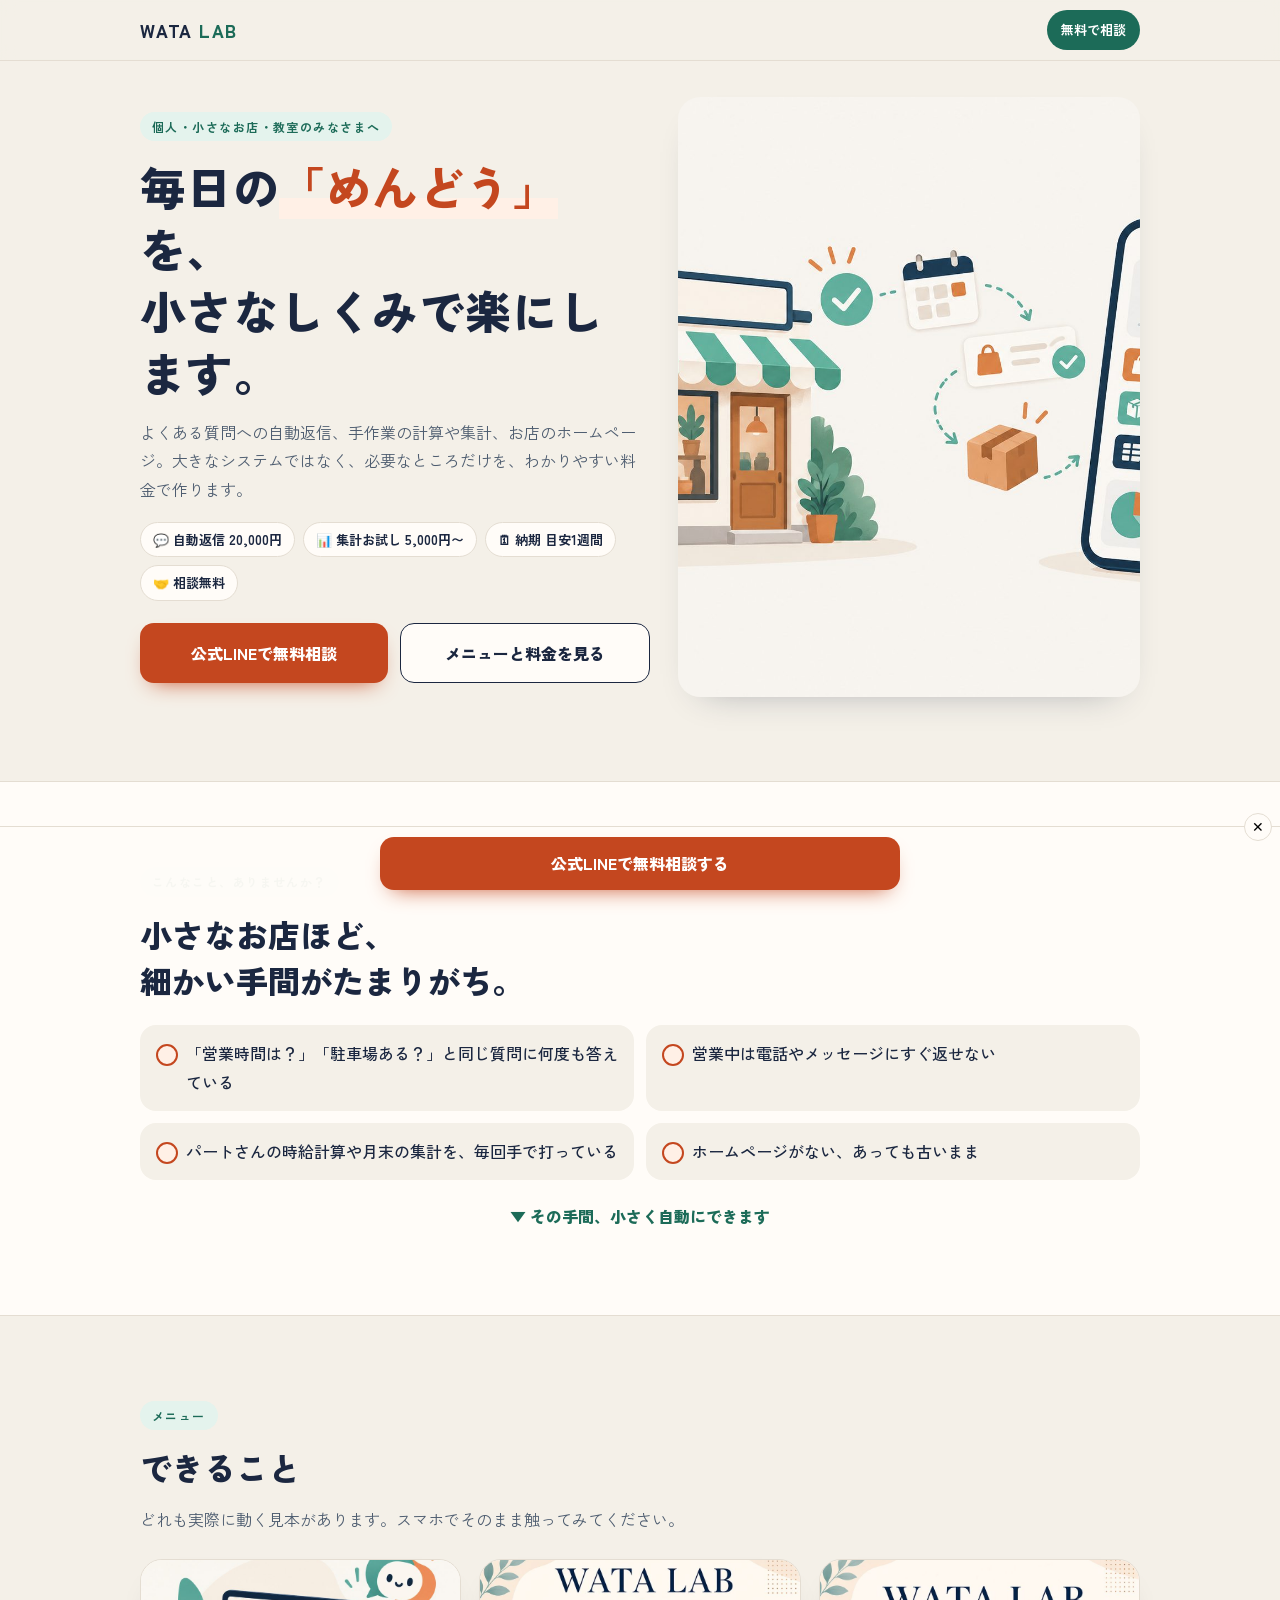
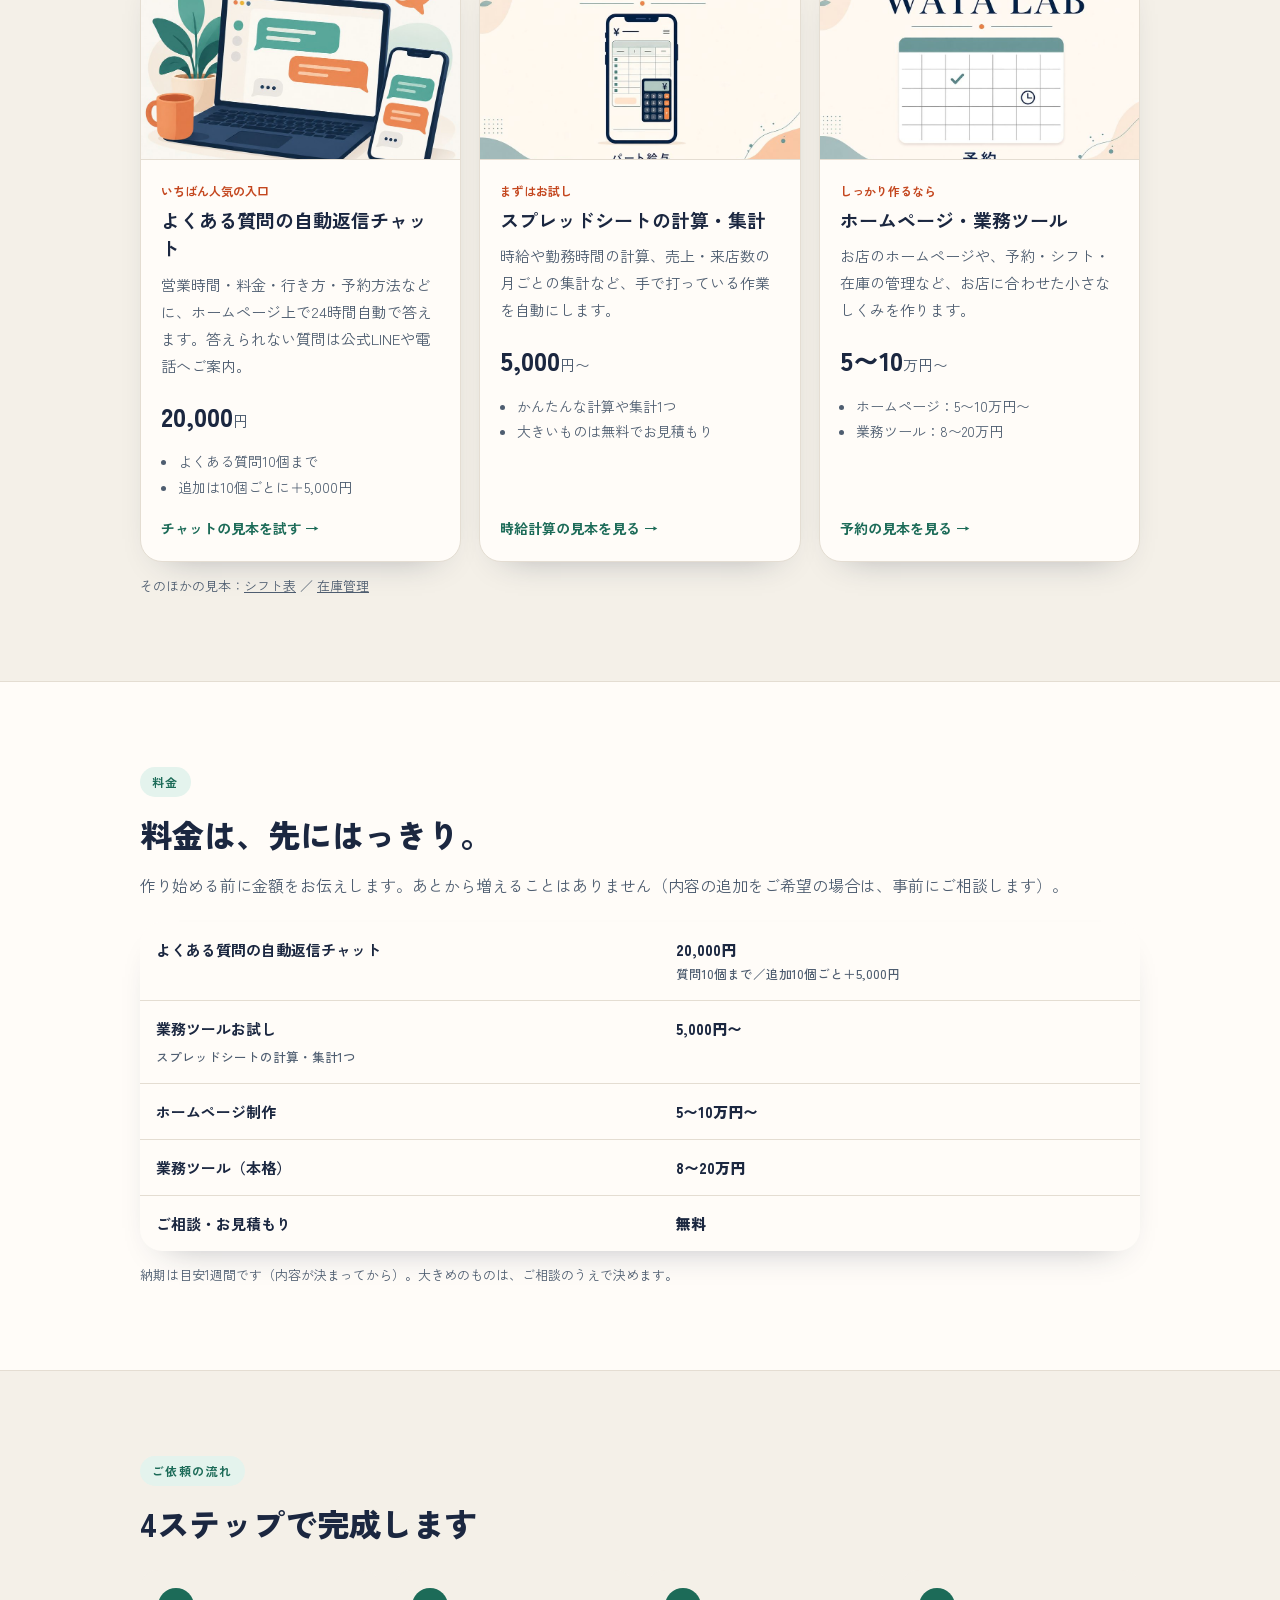
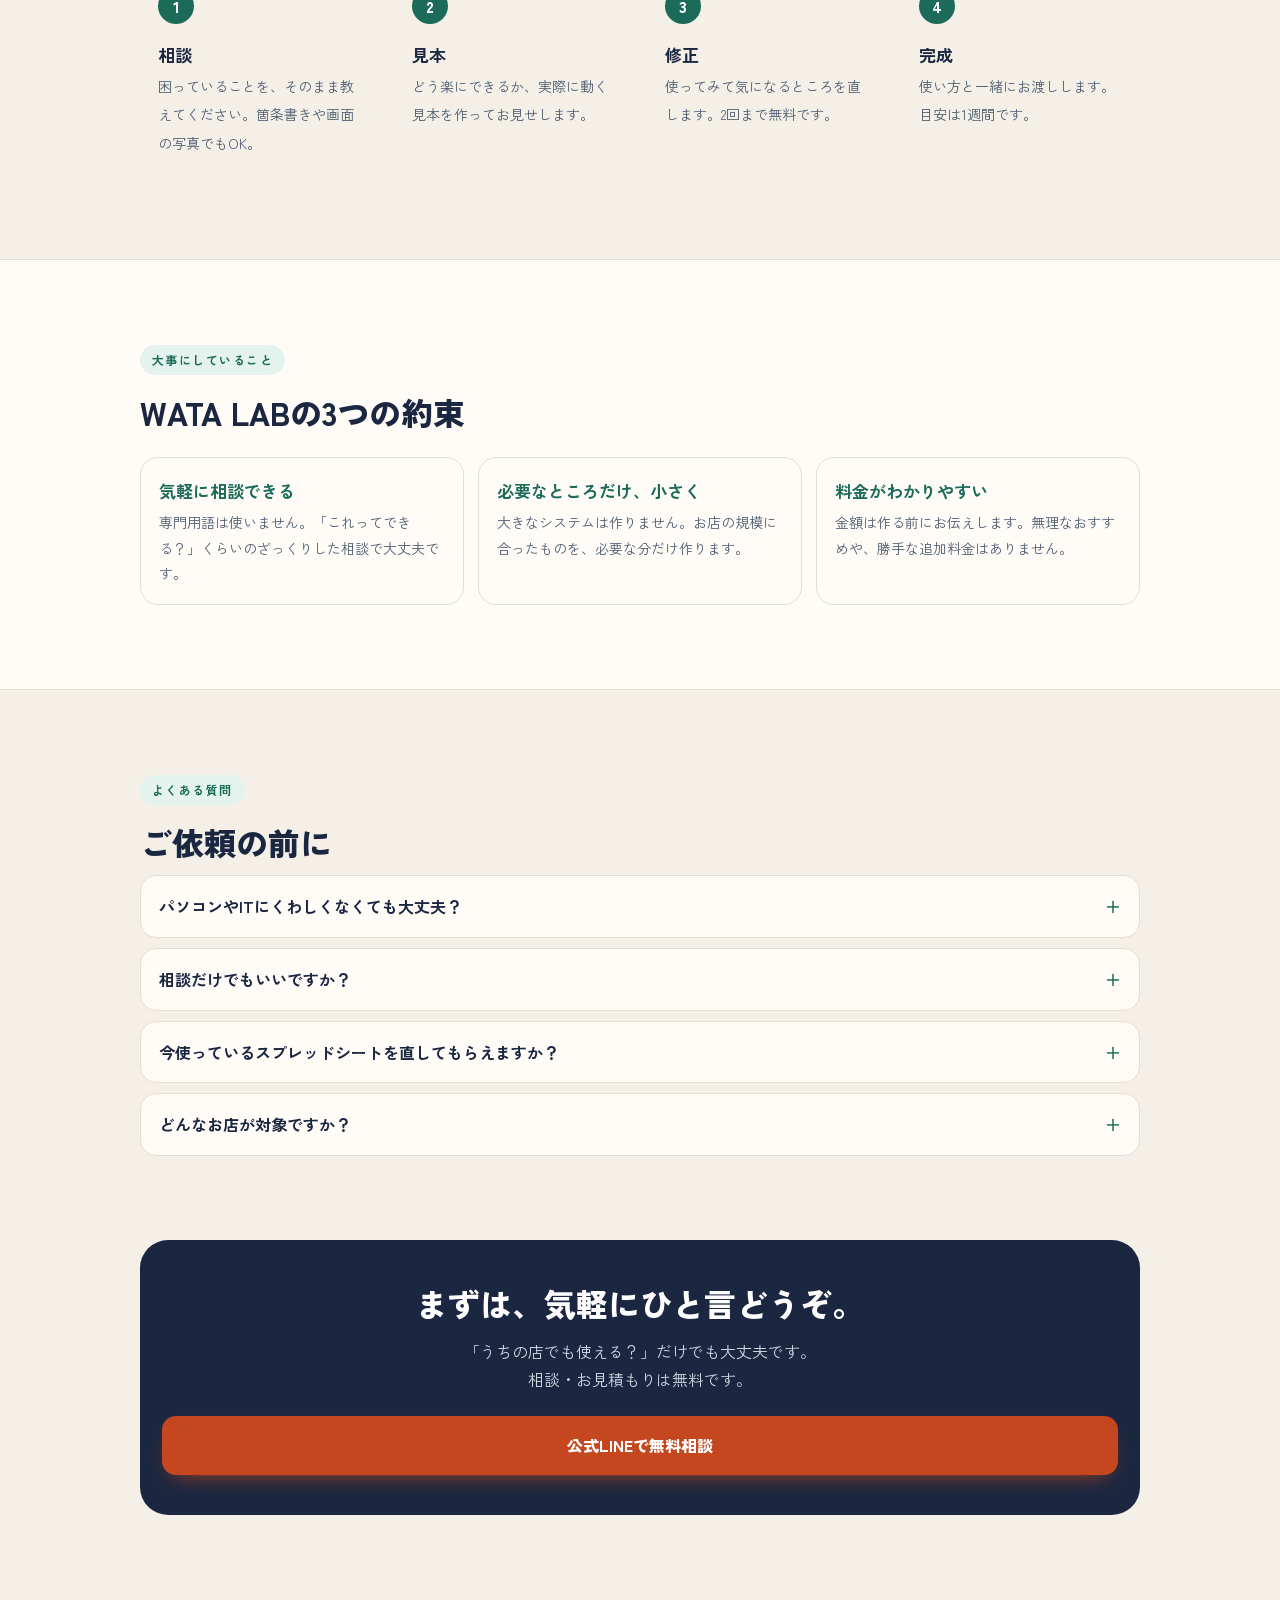
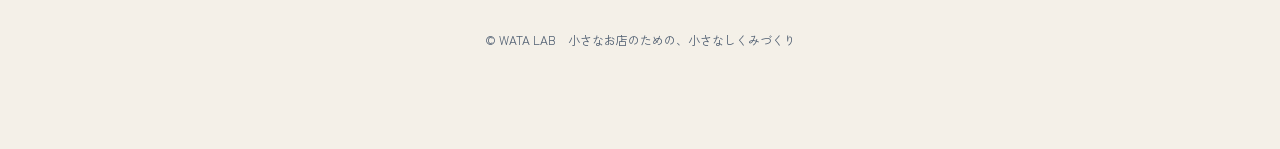
==== biz/index.html @ 25703fa8 "Add biz page for general customers" ====
<!DOCTYPE html>
<html lang="ja">
<head>
<meta charset="UTF-8">
<meta name="viewport" content="width=device-width,initial-scale=1">
<title>WATA LAB｜小さなお店の「めんどう」を、小さなしくみで楽に</title>
<meta name="description" content="個人・小さなお店・教室向けに、よくある質問の自動返信チャット、スプレッドシートの自動計算、ホームページを作ります。料金は事前にわかりやすく。相談無料。">
<meta property="og:title" content="WATA LAB｜小さなお店向けのしくみづくり">
<meta property="og:image" content="../assets/ogp.jpg">
<link rel="preconnect" href="https://fonts.googleapis.com">
<link rel="preconnect" href="https://fonts.gstatic.com" crossorigin>
<link href="https://fonts.googleapis.com/css2?family=Zen+Kaku+Gothic+New:wght@400;500;700;900&display=swap" rel="stylesheet">
<style>
:root{--ink:#1b2740;--muted:#4e5d70;--cream:#f4f0e8;--paper:#fffcf8;--line:#e4ddd2;--teal:#1c6b58;--teal-soft:#e4f3ed;--orange:#c4471f;--orange-deep:#a33816;--orange-soft:#fff0e6;--shadow:0 16px 36px -26px rgba(27,39,64,.45);--r:22px;--font:"Zen Kaku Gothic New","Hiragino Sans","Hiragino Kaku Gothic ProN","Noto Sans JP","Yu Gothic",Meiryo,sans-serif}
*{box-sizing:border-box;margin:0}
body{font-family:var(--font);color:var(--ink);background:var(--cream);line-height:1.8;font-size:16px;padding-bottom:88px}
img{max-width:100%;display:block}
a{color:inherit}
.wrap{max-width:1040px;margin:0 auto;padding:0 20px}
header{position:sticky;top:0;z-index:20;background:rgba(244,240,232,.92);backdrop-filter:blur(8px);border-bottom:1px solid var(--line)}
header .wrap{display:flex;align-items:center;justify-content:space-between;height:60px}
.logo{font-weight:900;letter-spacing:.08em;text-decoration:none;font-size:18px}
.logo span{color:var(--teal)}
.hbtn{font-size:13px;font-weight:700;text-decoration:none;background:var(--teal);color:#fff;padding:8px 14px;border-radius:999px}
section{padding:56px 0}
.eyebrow{display:inline-block;font-size:12px;font-weight:700;letter-spacing:.12em;color:var(--teal);background:var(--teal-soft);padding:4px 12px;border-radius:999px;margin-bottom:14px}
h1{font-size:clamp(28px,7.4vw,46px);line-height:1.35;font-weight:900;letter-spacing:.01em}
h1 em{font-style:normal;color:var(--orange);background:linear-gradient(transparent 68%,var(--orange-soft) 68%)}
h2{font-size:clamp(23px,5.6vw,32px);line-height:1.45;font-weight:900;margin-bottom:10px}
.lead{color:var(--muted);margin-top:14px}
.hero{padding-top:36px}
.hero-grid{display:grid;gap:28px}
.hero img{border-radius:var(--r);box-shadow:var(--shadow);aspect-ratio:4/3;object-fit:cover;width:100%}
.chips{display:flex;flex-wrap:wrap;gap:8px;margin:18px 0 22px}
.chips li{list-style:none;font-size:13px;font-weight:700;background:var(--paper);border:1px solid var(--line);padding:5px 12px;border-radius:999px}
.chips{padding:0}
.btn{display:flex;align-items:center;justify-content:center;gap:8px;font-weight:900;text-decoration:none;border-radius:14px;padding:15px 20px;font-size:16px}
.btn-line{background:var(--orange);color:#fff;box-shadow:0 10px 22px -12px var(--orange)}
.btn-line:hover{background:var(--orange-deep)}
.btn-sub{background:var(--paper);border:1.5px solid var(--ink);margin-top:10px}
.small{font-size:13px;color:var(--muted);margin-top:10px;text-align:center}
.alt{background:var(--paper);border-top:1px solid var(--line);border-bottom:1px solid var(--line)}
.worries{display:grid;gap:12px;margin-top:22px;padding:0}
.worries li{list-style:none;background:var(--cream);border-radius:16px;padding:14px 16px 14px 46px;position:relative;font-weight:500}
.worries li::before{content:"";position:absolute;left:16px;top:19px;width:18px;height:18px;border-radius:50%;background:var(--orange-soft);border:2px solid var(--orange)}
.arrow{text-align:center;margin-top:22px;font-weight:900;color:var(--teal)}
.cards{display:grid;gap:18px;margin-top:26px}
.card{background:var(--paper);border:1px solid var(--line);border-radius:var(--r);overflow:hidden;box-shadow:var(--shadow);display:flex;flex-direction:column}
.card img{aspect-ratio:16/10;object-fit:cover;width:100%;border-bottom:1px solid var(--line)}
.card .body{padding:20px;display:flex;flex-direction:column;flex:1}
.tag{font-size:12px;font-weight:700;color:var(--orange)}
.card h3{font-size:19px;line-height:1.5;margin:4px 0 8px}
.card p{color:var(--muted);font-size:15px}
.price{margin-top:14px;font-size:15px}
.price b{font-size:26px;font-weight:900;color:var(--ink)}
.card ul{margin:10px 0 0;padding-left:1.2em;color:var(--muted);font-size:14px}
.demo{margin-top:auto;padding-top:16px;font-weight:700;color:var(--teal);font-size:14px;text-decoration:none}
.demo::after{content:" →"}
table{width:100%;border-collapse:collapse;margin-top:22px;background:var(--paper);border-radius:var(--r);overflow:hidden;box-shadow:var(--shadow)}
th,td{padding:14px 16px;border-bottom:1px solid var(--line);text-align:left;font-size:15px;vertical-align:top}
th{width:52%;font-weight:700}
td{font-weight:900;white-space:nowrap}
td small{display:block;font-weight:500;color:var(--muted);white-space:normal}
tr:last-child th,tr:last-child td{border-bottom:0}
.note{font-size:13px;color:var(--muted);margin-top:12px}
.steps{display:grid;gap:14px;margin-top:24px;padding:0;counter-reset:s}
.steps li{list-style:none;background:var(--cream);border-radius:18px;padding:18px 18px 18px 70px;position:relative;counter-increment:s}
.steps li::before{content:counter(s);position:absolute;left:18px;top:18px;width:36px;height:36px;border-radius:50%;background:var(--teal);color:#fff;font-weight:900;display:grid;place-items:center}
.steps b{display:block;font-size:17px}
.steps span{color:var(--muted);font-size:14px}
.points{display:grid;gap:14px;margin-top:22px}
.point{background:var(--paper);border:1px solid var(--line);border-radius:18px;padding:18px}
.point b{display:block;font-size:17px;color:var(--teal);margin-bottom:4px}
.point p{font-size:14px;color:var(--muted)}
details{background:var(--paper);border:1px solid var(--line);border-radius:16px;margin-top:10px;padding:0 18px}
summary{cursor:pointer;font-weight:700;padding:16px 0;list-style:none;position:relative;padding-right:28px}
summary::after{content:"＋";position:absolute;right:0;color:var(--teal)}
details[open] summary::after{content:"－"}
details p{padding-bottom:16px;color:var(--muted);font-size:15px}
.final{background:var(--ink);color:#fff;text-align:center;border-radius:28px;padding:40px 22px}
.final p{color:#cfd6e2;margin:10px 0 22px}
footer{text-align:center;font-size:12px;color:var(--muted);padding:30px 0 10px}
.bar{position:fixed;left:0;right:0;bottom:0;z-index:30;padding:10px 14px calc(10px + env(safe-area-inset-bottom));background:rgba(255,252,248,.96);border-top:1px solid var(--line);transition:transform .3s}
.bar.hide{transform:translateY(110%)}
.bar .btn{max-width:520px;margin:0 auto;padding:12px}
.bar .x{position:absolute;right:8px;top:-14px;width:28px;height:28px;border-radius:50%;border:1px solid var(--line);background:var(--paper);font-size:14px;cursor:pointer}
@media(min-width:760px){
 section{padding:84px 0}
 .hero-grid{grid-template-columns:1.05fr .95fr;align-items:center}
 .hero .btns{display:flex;gap:12px}.hero .btns .btn{flex:1}.btn-sub{margin-top:0}
 .worries{grid-template-columns:1fr 1fr}
 .cards{grid-template-columns:repeat(3,1fr)}
 .steps{grid-template-columns:repeat(4,1fr)}.steps li{padding:70px 18px 18px}
 .points{grid-template-columns:repeat(3,1fr)}
 .center{text-align:center}
}
</style>
</head>
<body>
<header><div class="wrap"><a class="logo" href="./">WATA <span>LAB</span></a><a class="hbtn" href="https://lin.ee/n3TOIyU" target="_blank" rel="noopener">無料で相談</a></div></header>

<main>
<section class="hero"><div class="wrap hero-grid">
 <div>
  <span class="eyebrow">個人・小さなお店・教室のみなさまへ</span>
  <h1>毎日の<em>「めんどう」</em>を、<br>小さなしくみで楽にします。</h1>
  <p class="lead">よくある質問への自動返信、手作業の計算や集計、お店のホームページ。大きなシステムではなく、必要なところだけを、わかりやすい料金で作ります。</p>
  <ul class="chips"><li>💬 自動返信 20,000円</li><li>📊 集計お試し 5,000円〜</li><li>🗓 納期 目安1週間</li><li>🤝 相談無料</li></ul>
  <div class="btns">
   <a class="btn btn-line" href="https://lin.ee/n3TOIyU" target="_blank" rel="noopener">公式LINEで無料相談</a>
   <a class="btn btn-sub" href="#menu">メニューと料金を見る</a>
  </div>
 </div>
 <img src="../assets/store-phone.jpg" alt="スマホでお店の情報を確認しているイメージ" width="800" height="600">
</div></section>

<section class="alt"><div class="wrap">
 <span class="eyebrow">こんなこと、ありませんか？</span>
 <h2>小さなお店ほど、<br>細かい手間がたまりがち。</h2>
 <ul class="worries">
  <li>「営業時間は？」「駐車場ある？」と同じ質問に何度も答えている</li>
  <li>営業中は電話やメッセージにすぐ返せない</li>
  <li>パートさんの時給計算や月末の集計を、毎回手で打っている</li>
  <li>ホームページがない、あっても古いまま</li>
 </ul>
 <p class="arrow">▼ その手間、小さく自動にできます</p>
</div></section>

<section id="menu"><div class="wrap">
 <span class="eyebrow">メニュー</span>
 <h2>できること</h2>
 <p class="lead">どれも実際に動く見本があります。スマホでそのまま触ってみてください。</p>
 <div class="cards">
  <article class="card">
   <img src="../assets/thumb-chatbot.jpg" alt="チャットの見本画面" loading="lazy">
   <div class="body">
    <span class="tag">いちばん人気の入口</span>
    <h3>よくある質問の自動返信チャット</h3>
    <p>営業時間・料金・行き方・予約方法などに、ホームページ上で24時間自動で答えます。答えられない質問は公式LINEや電話へご案内。</p>
    <p class="price"><b>20,000</b>円</p>
    <ul><li>よくある質問10個まで</li><li>追加は10個ごとに＋5,000円</li></ul>
    <a class="demo" href="../demo-chatbot.html">チャットの見本を試す</a>
   </div>
  </article>
  <article class="card">
   <img src="../assets/thumb-payroll.jpg" alt="時給計算の見本画面" loading="lazy">
   <div class="body">
    <span class="tag">まずはお試し</span>
    <h3>スプレッドシートの計算・集計</h3>
    <p>時給や勤務時間の計算、売上・来店数の月ごとの集計など、手で打っている作業を自動にします。</p>
    <p class="price"><b>5,000</b>円〜</p>
    <ul><li>かんたんな計算や集計1つ</li><li>大きいものは無料でお見積もり</li></ul>
    <a class="demo" href="../part-time-payroll-demo.html">時給計算の見本を見る</a>
   </div>
  </article>
  <article class="card">
   <img src="../assets/thumb-booking.jpg" alt="予約の見本画面" loading="lazy">
   <div class="body">
    <span class="tag">しっかり作るなら</span>
    <h3>ホームページ・業務ツール</h3>
    <p>お店のホームページや、予約・シフト・在庫の管理など、お店に合わせた小さなしくみを作ります。</p>
    <p class="price"><b>5〜10</b>万円〜</p>
    <ul><li>ホームページ：5〜10万円〜</li><li>業務ツール：8〜20万円</li></ul>
    <a class="demo" href="../demo-booking.html">予約の見本を見る</a>
   </div>
  </article>
 </div>
 <p class="note">そのほかの見本：<a href="../demo-shift.html">シフト表</a> ／ <a href="../demo-inventory.html">在庫管理</a></p>
</div></section>

<section class="alt"><div class="wrap">
 <span class="eyebrow">料金</span>
 <h2>料金は、先にはっきり。</h2>
 <p class="lead">作り始める前に金額をお伝えします。あとから増えることはありません（内容の追加をご希望の場合は、事前にご相談します）。</p>
 <table>
  <tr><th>よくある質問の自動返信チャット</th><td>20,000円<small>質問10個まで／追加10個ごと＋5,000円</small></td></tr>
  <tr><th>業務ツールお試し<br><small style="font-weight:500;color:var(--muted)">スプレッドシートの計算・集計1つ</small></th><td>5,000円〜</td></tr>
  <tr><th>ホームページ制作</th><td>5〜10万円〜</td></tr>
  <tr><th>業務ツール（本格）</th><td>8〜20万円</td></tr>
  <tr><th>ご相談・お見積もり</th><td>無料</td></tr>
 </table>
 <p class="note">納期は目安1週間です（内容が決まってから）。大きめのものは、ご相談のうえで決めます。</p>
</div></section>

<section><div class="wrap">
 <span class="eyebrow">ご依頼の流れ</span>
 <h2>4ステップで完成します</h2>
 <ol class="steps">
  <li><b>相談</b><span>困っていることを、そのまま教えてください。箇条書きや画面の写真でもOK。</span></li>
  <li><b>見本</b><span>どう楽にできるか、実際に動く見本を作ってお見せします。</span></li>
  <li><b>修正</b><span>使ってみて気になるところを直します。2回まで無料です。</span></li>
  <li><b>完成</b><span>使い方と一緒にお渡しします。目安は1週間です。</span></li>
 </ol>
</div></section>

<section class="alt"><div class="wrap">
 <span class="eyebrow">大事にしていること</span>
 <h2>WATA LABの3つの約束</h2>
 <div class="points">
  <div class="point"><b>気軽に相談できる</b><p>専門用語は使いません。「これってできる？」くらいのざっくりした相談で大丈夫です。</p></div>
  <div class="point"><b>必要なところだけ、小さく</b><p>大きなシステムは作りません。お店の規模に合ったものを、必要な分だけ作ります。</p></div>
  <div class="point"><b>料金がわかりやすい</b><p>金額は作る前にお伝えします。無理なおすすめや、勝手な追加料金はありません。</p></div>
 </div>
</div></section>

<section><div class="wrap">
 <span class="eyebrow">よくある質問</span>
 <h2>ご依頼の前に</h2>
 <details><summary>パソコンやITにくわしくなくても大丈夫？</summary><p>大丈夫です。使い方はスマホの画面に合わせてかんたんにお伝えします。</p></details>
 <details><summary>相談だけでもいいですか？</summary><p>もちろんです。相談とお見積もりは無料で、依頼しなくても費用はかかりません。</p></details>
 <details><summary>今使っているスプレッドシートを直してもらえますか？</summary><p>はい。今のシートを見せていただければ、そのまま活かして楽にする方法をご提案します。</p></details>
 <details><summary>どんなお店が対象ですか？</summary><p>美容院・サロン、教室、カフェや飲食店、整体など、個人や小さなお店・施設のみなさまです。</p></details>
</div></section>

<section style="padding-top:0"><div class="wrap">
 <div class="final">
  <h2>まずは、気軽にひと言どうぞ。</h2>
  <p>「うちの店でも使える？」だけでも大丈夫です。<br>相談・お見積もりは無料です。</p>
  <a class="btn btn-line" href="https://lin.ee/n3TOIyU" target="_blank" rel="noopener">公式LINEで無料相談</a>
 </div>
</div></section>
</main>

<footer>© WATA LAB　小さなお店のための、小さなしくみづくり</footer>

<div class="bar" id="bar"><button class="x" aria-label="閉じる" onclick="document.getElementById('bar').remove();try{sessionStorage.setItem('bizBarOff','1')}catch(e){}">✕</button><a class="btn btn-line" href="https://lin.ee/n3TOIyU" target="_blank" rel="noopener">公式LINEで無料相談する</a></div>
<script>
(function(){var b=document.getElementById('bar');try{if(sessionStorage.getItem('bizBarOff')){b.remove();document.body.style.paddingBottom='0';return}}catch(e){}
var y=scrollY;addEventListener('scroll',function(){var n=scrollY;if(n>y+8)b.classList.add('hide');else if(n<y-8)b.classList.remove('hide');y=n},{passive:true});})();
</script>
</body>
</html>
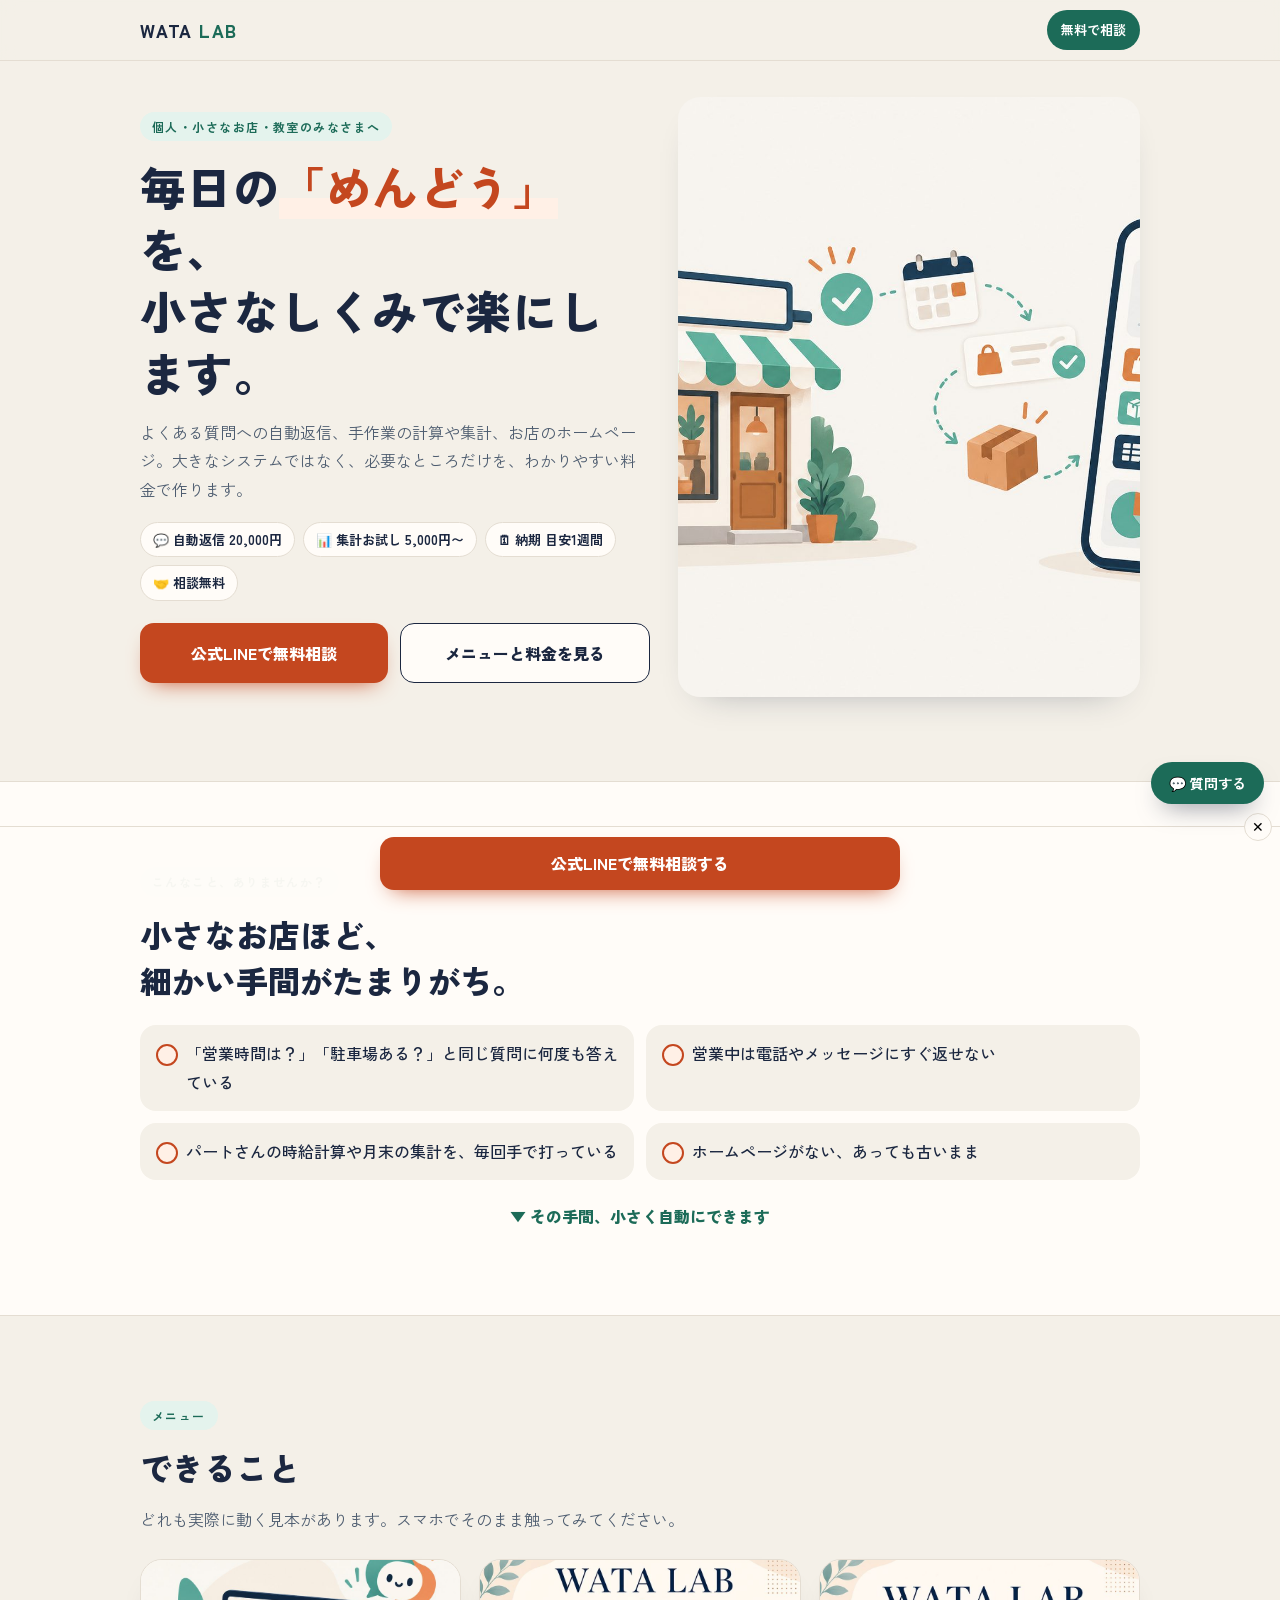
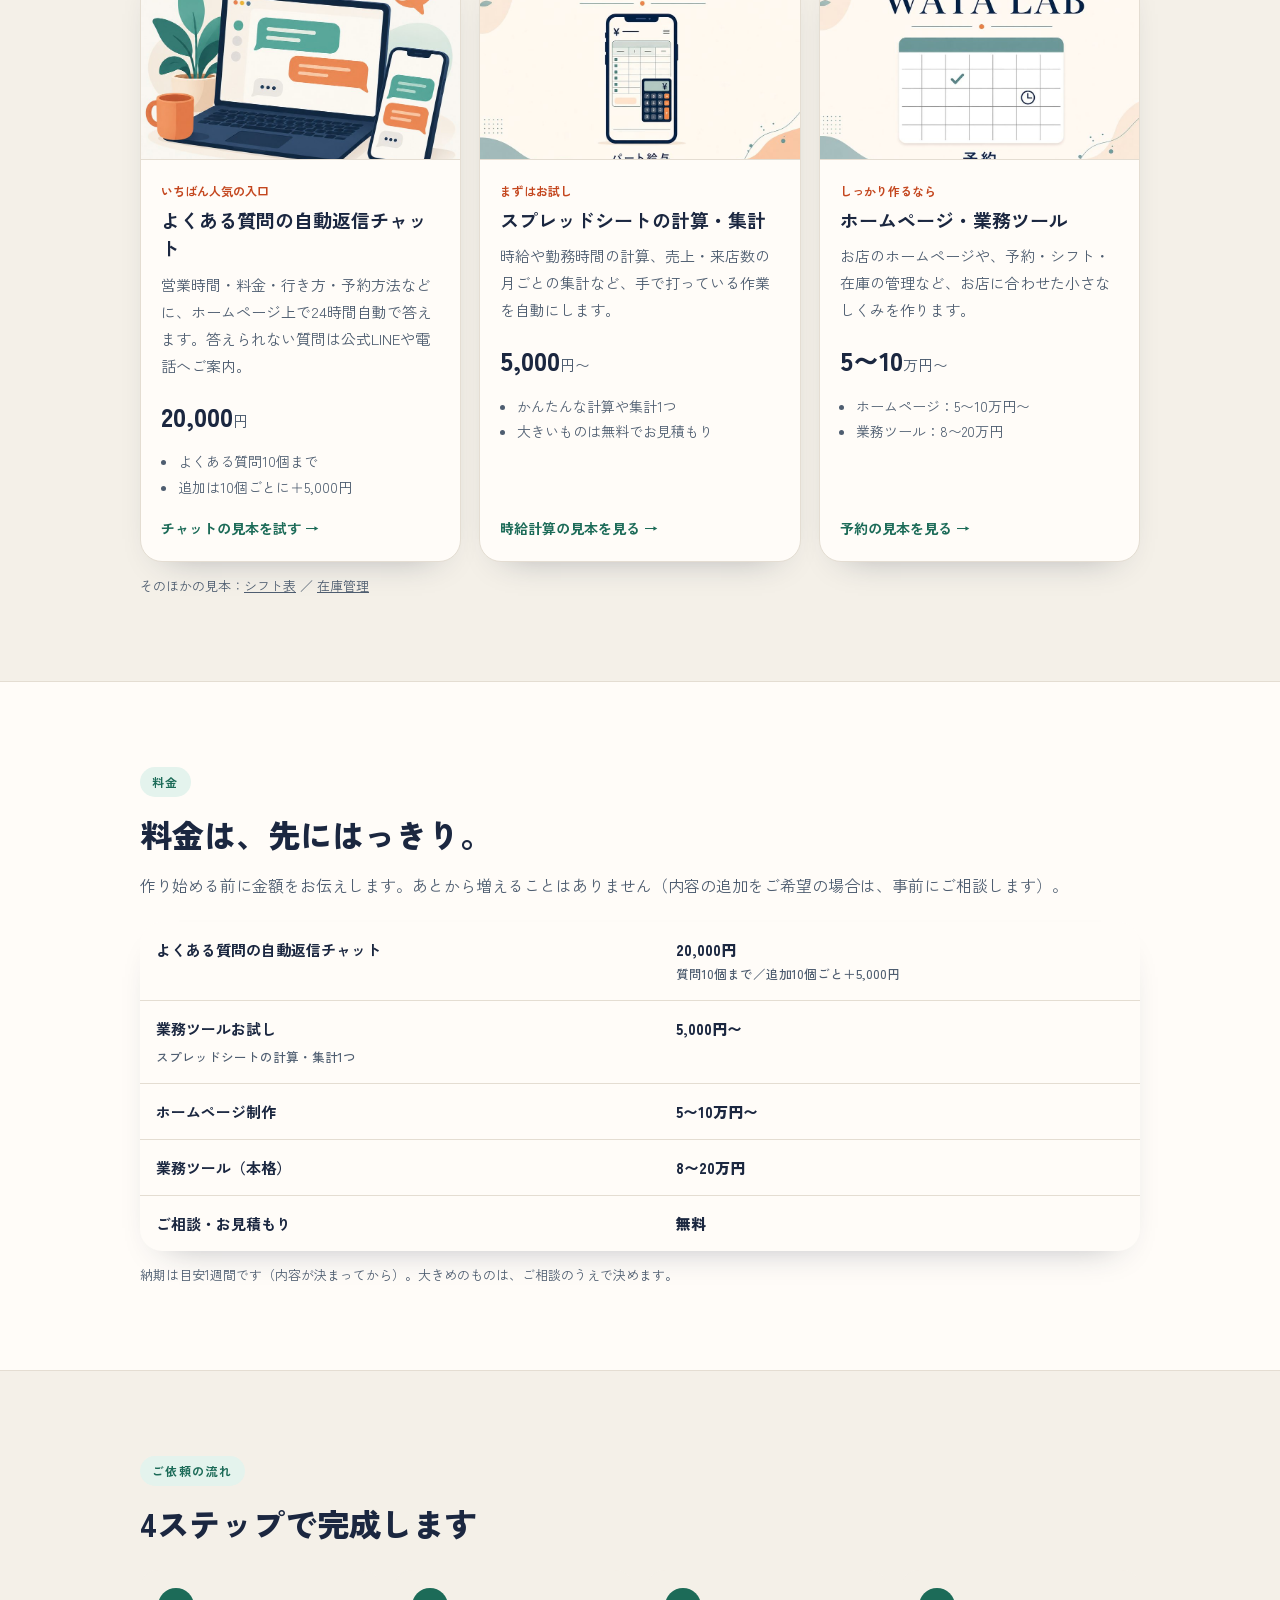
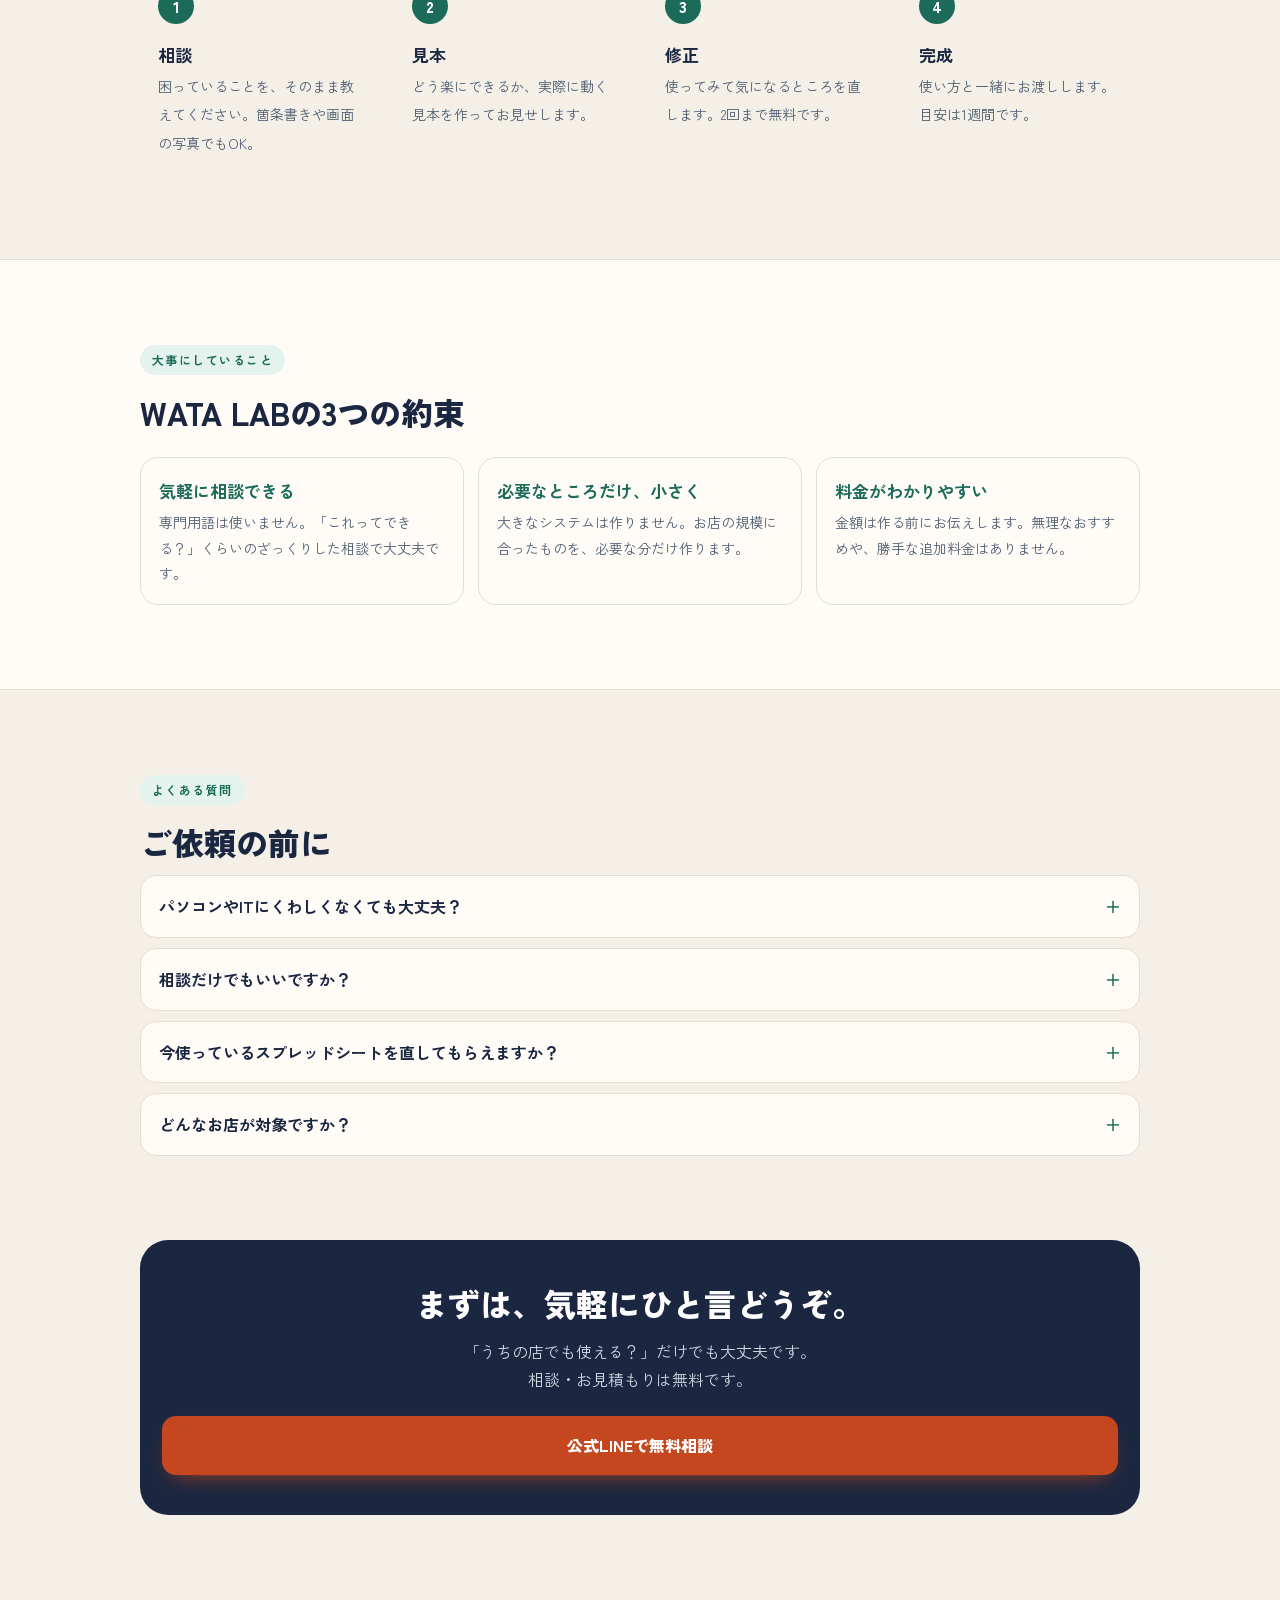
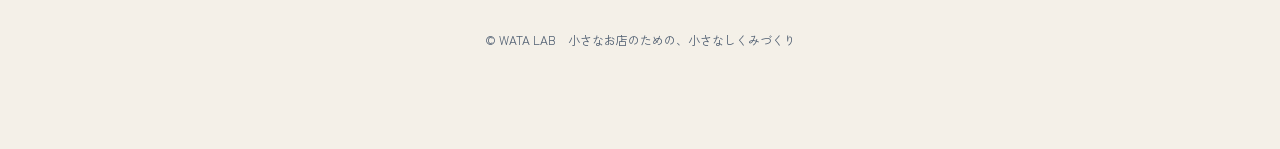
==== commit 5ca41aae: "Add FAQ chat widget to top and biz pages" ====
--- a/biz/index.html
+++ b/biz/index.html
@@ -228,5 +228,16 @@
 (function(){var b=document.getElementById('bar');try{if(sessionStorage.getItem('bizBarOff')){b.remove();document.body.style.paddingBottom='0';return}}catch(e){}
 var y=scrollY;addEventListener('scroll',function(){var n=scrollY;if(n>y+8)b.classList.add('hide');else if(n<y-8)b.classList.remove('hide');y=n},{passive:true});})();
 </script>
+<script>
+window.WL_CHAT={hello:"こんにちは！WATA LABです。\n下のボタンか入力で、気になることを聞いてください。",
+fallback:"すみません、うまくお答えできませんでした。\n<a href='https://lin.ee/n3TOIyU' target='_blank' rel='noopener'>公式LINE</a> で気軽に聞いてください（相談・お見積もりは無料です）。",
+items:[
+{label:"料金は？",keys:["料金","値段","いくら","費用","価格","円"],a:"・よくある質問の自動返信チャット：20,000円（質問10個まで、追加10個ごと＋5,000円）\n・業務ツールお試し（計算・集計1つ）：5,000円〜\n・ホームページ：5〜10万円〜\n・業務ツール：8〜20万円\n・相談・見積：無料"},
+{label:"何が作れる？",keys:["作れ","できる","何","サンプル","見本"],a:"お店のホームページや、予約・シフト・在庫・時給計算などの業務ツールを作ります。<a href=\"#menu\">見本</a>はこのページから触れます。納期は目安1週間です。"},
+{label:"相談は無料？",keys:["無料","相談","見積"],a:"はい、相談と見積は無料です。相談だけで終わっても大丈夫です。"},
+{label:"どう頼むの？",keys:["頼","依頼","流れ","申し込","連絡"],a:"相談→見本→修正（2回まで無料）→完成、の流れです。まずは<a href='https://lin.ee/n3TOIyU' target='_blank' rel='noopener'>公式LINE</a> からどうぞ。"},
+{label:"LINEで相談",keys:["LINE","ライン"],a:"こちらからどうぞ👉 <a href='https://lin.ee/n3TOIyU' target='_blank' rel='noopener'>公式LINE</a>"}]};
+</script>
+<script src="../assets/wl-chat.js"></script>
 </body>
 </html>
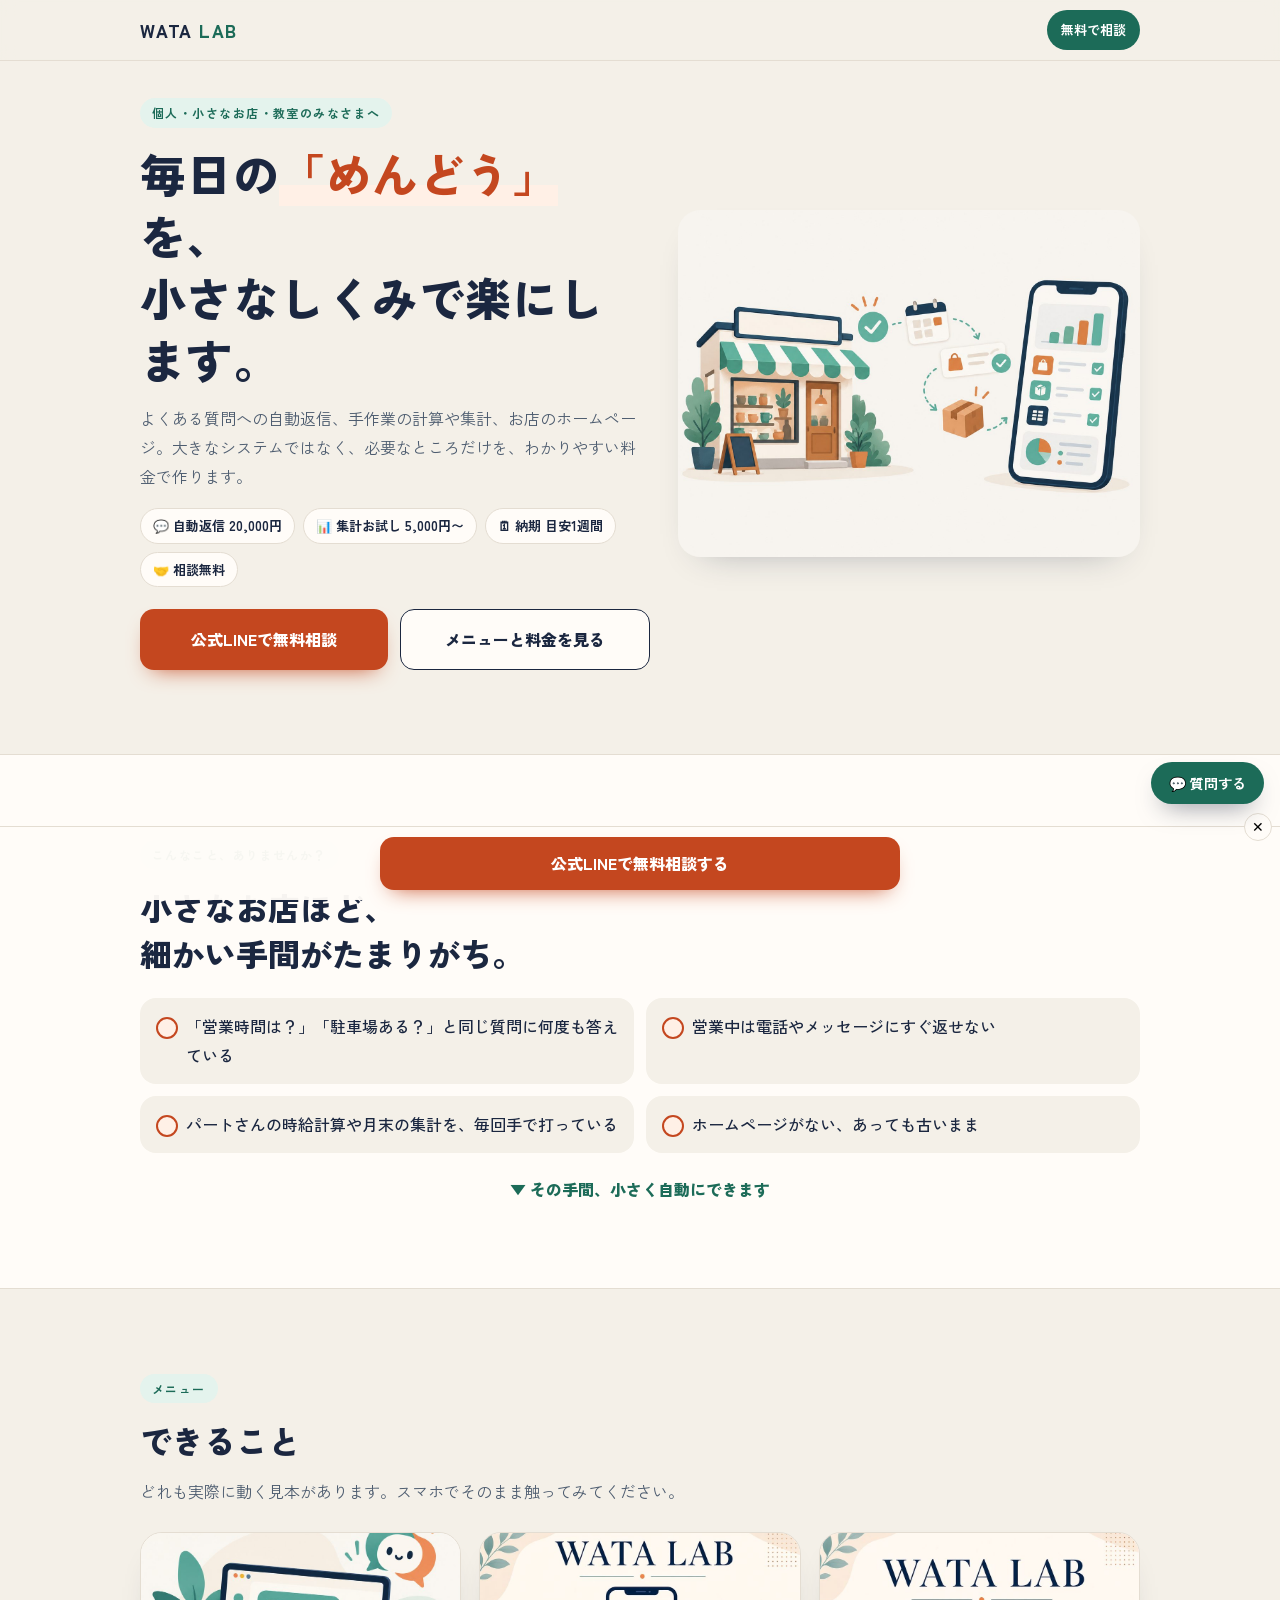
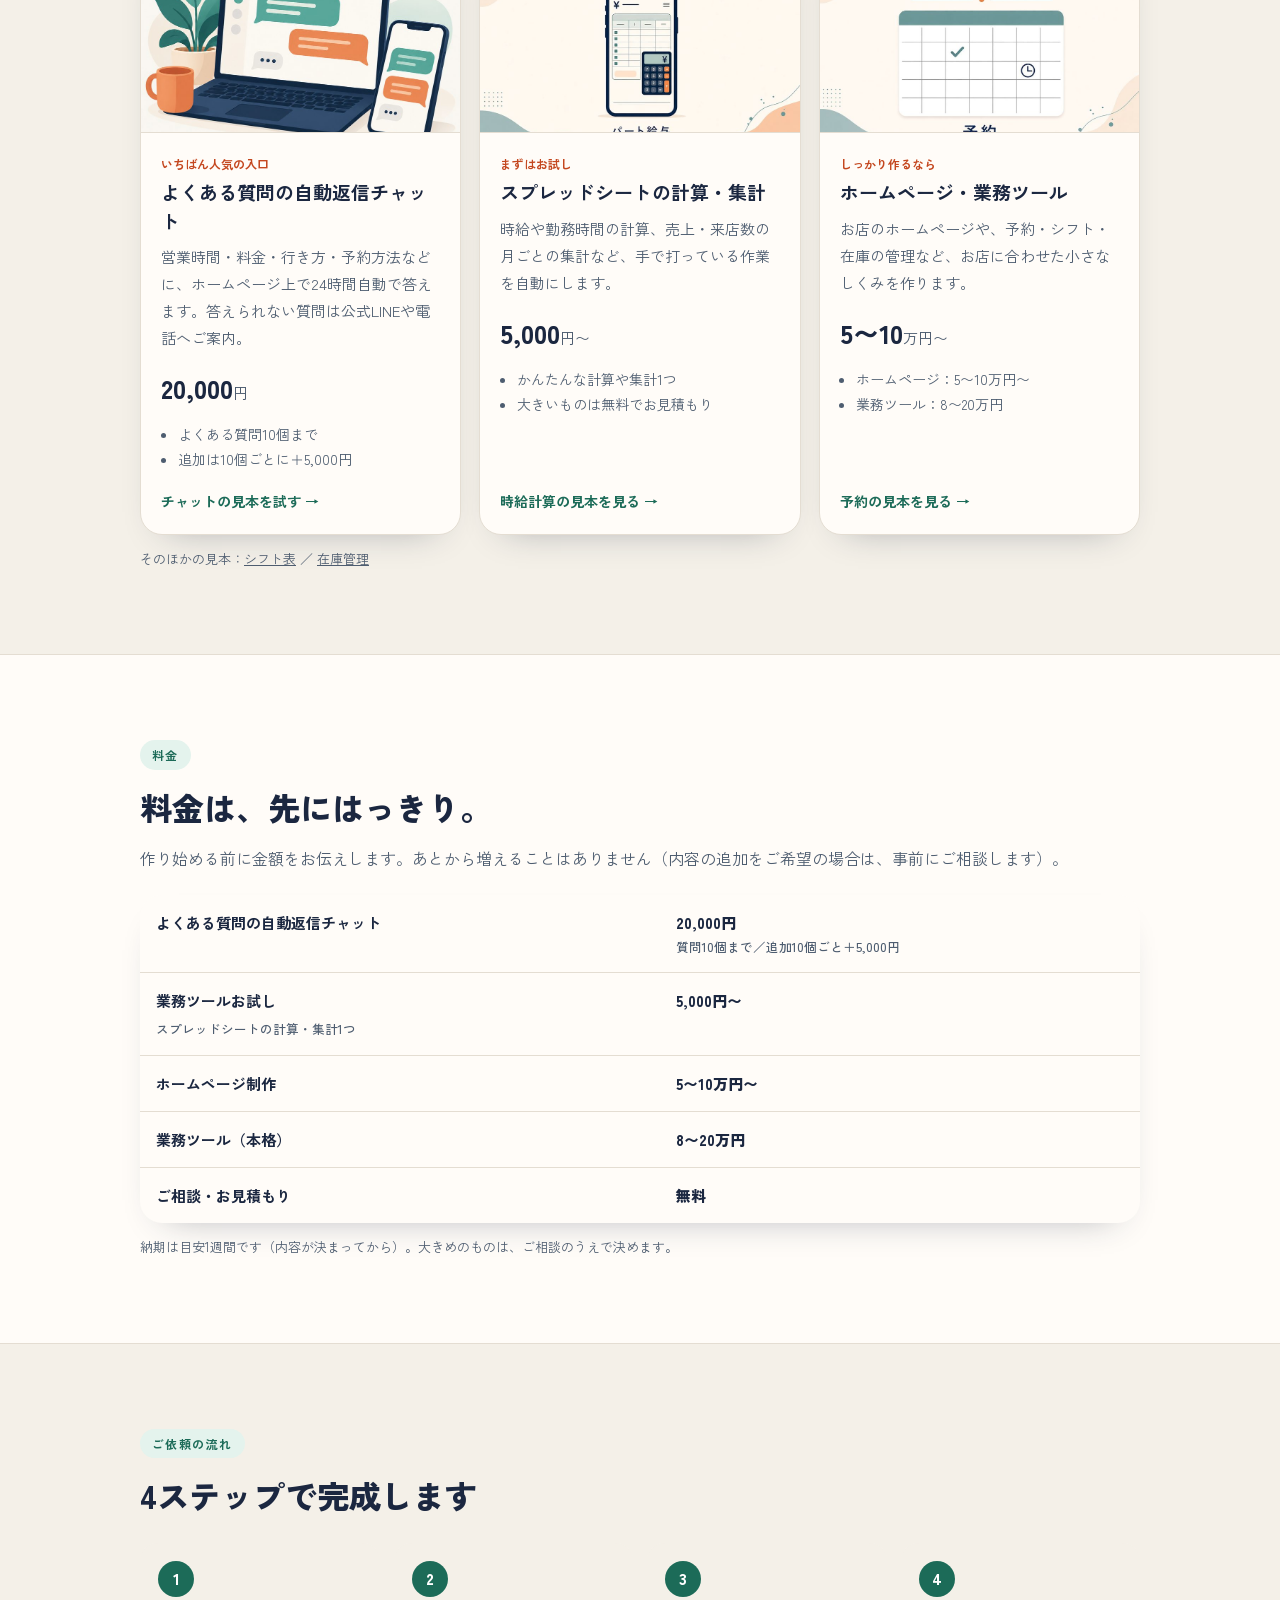
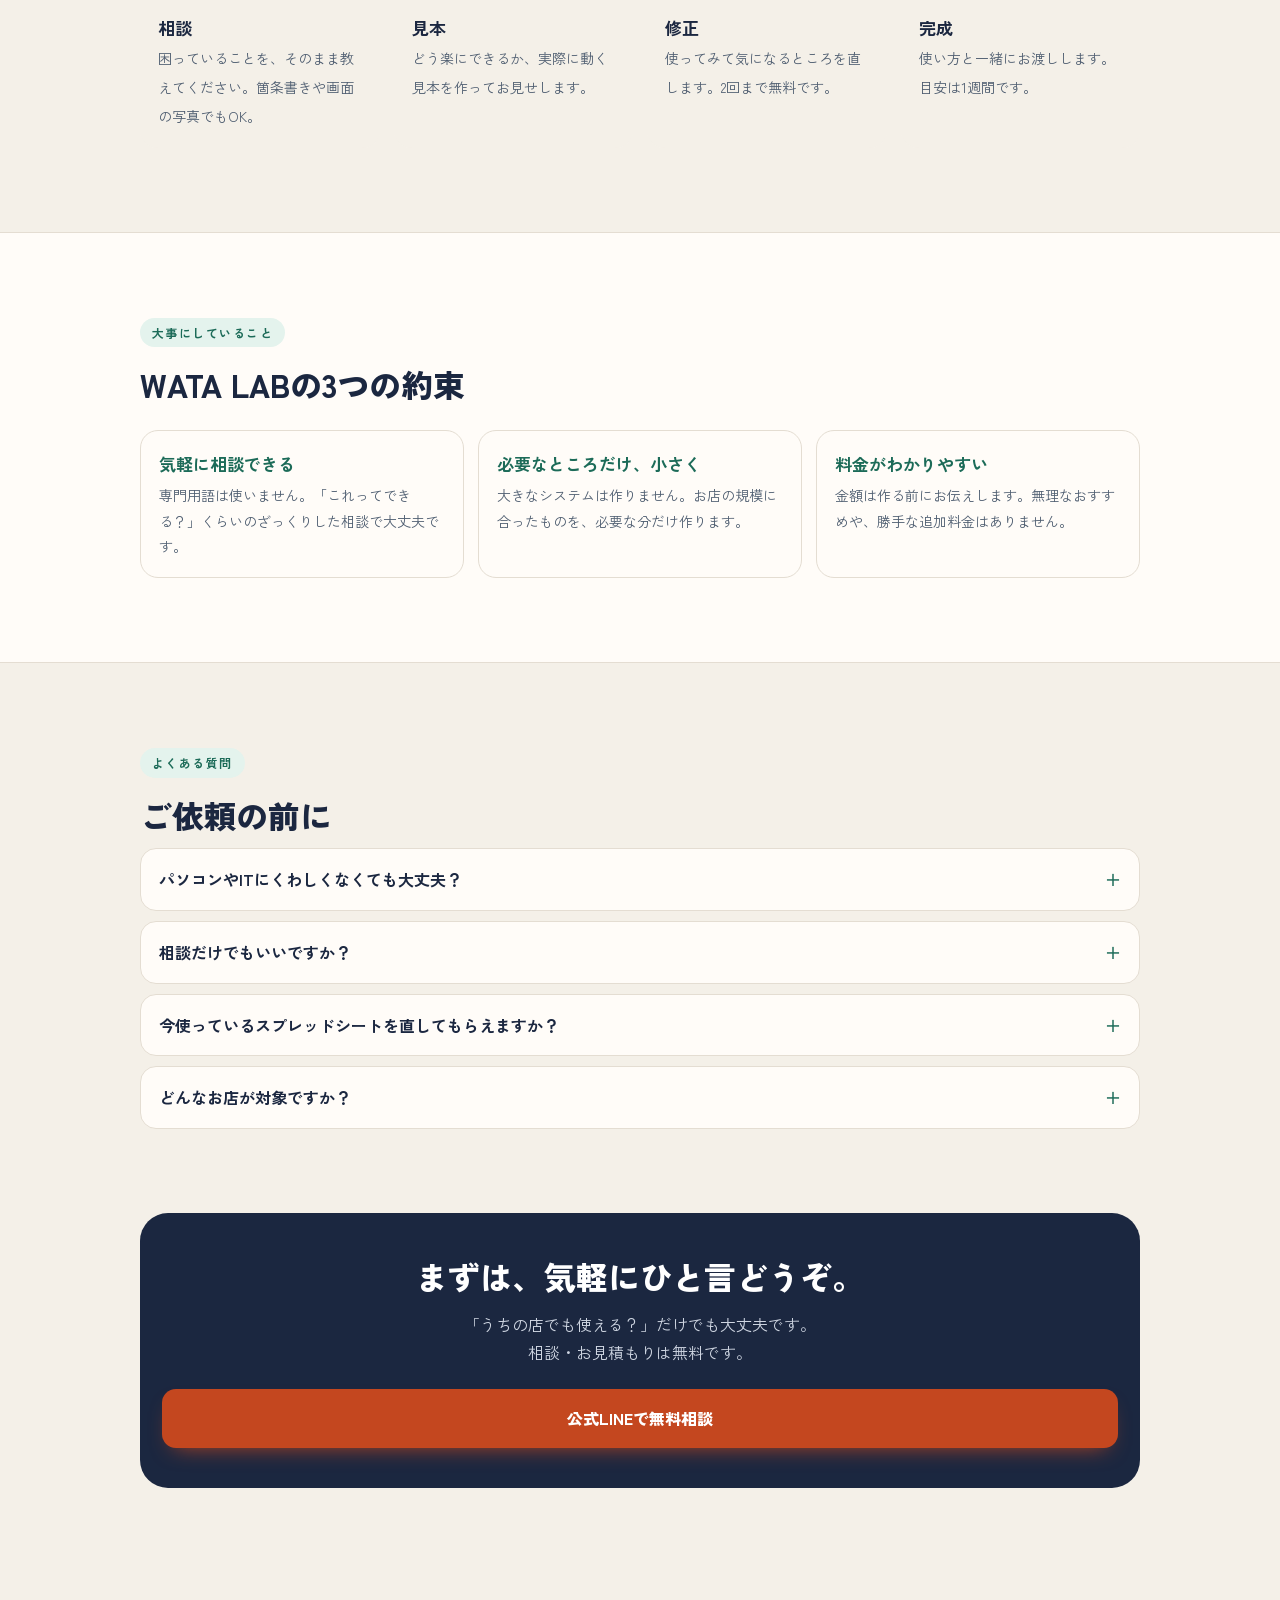
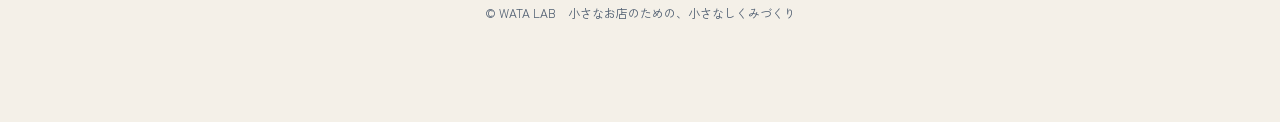
==== commit 616fbaa0: "Show whole hero image on mobile (no side cropping)" ====
--- a/biz/index.html
+++ b/biz/index.html
@@ -30,7 +30,7 @@
 .lead{color:var(--muted);margin-top:14px}
 .hero{padding-top:36px}
 .hero-grid{display:grid;gap:28px}
-.hero img{border-radius:var(--r);box-shadow:var(--shadow);aspect-ratio:4/3;object-fit:cover;width:100%}
+.hero img{display:block;border-radius:var(--r);box-shadow:var(--shadow);aspect-ratio:1448/1086;height:auto;object-fit:contain;width:100%;max-width:100%}
 .chips{display:flex;flex-wrap:wrap;gap:8px;margin:18px 0 22px}
 .chips li{list-style:none;font-size:13px;font-weight:700;background:var(--paper);border:1px solid var(--line);padding:5px 12px;border-radius:999px}
 .chips{padding:0}
@@ -81,7 +81,7 @@
 .final p{color:#cfd6e2;margin:10px 0 22px}
 footer{text-align:center;font-size:12px;color:var(--muted);padding:30px 0 10px}
 .bar{position:fixed;left:0;right:0;bottom:0;z-index:30;padding:10px 14px calc(10px + env(safe-area-inset-bottom));background:rgba(255,252,248,.96);border-top:1px solid var(--line);transition:transform .3s}
-.bar.hide{transform:translateY(110%)}
+body.wl-chat-open .bar{display:none}.bar.hide{transform:translateY(110%)}
 .bar .btn{max-width:520px;margin:0 auto;padding:12px}
 .bar .x{position:absolute;right:8px;top:-14px;width:28px;height:28px;border-radius:50%;border:1px solid var(--line);background:var(--paper);font-size:14px;cursor:pointer}
 @media(min-width:760px){
@@ -226,7 +226,8 @@
 <div class="bar" id="bar"><button class="x" aria-label="閉じる" onclick="document.getElementById('bar').remove();try{sessionStorage.setItem('bizBarOff','1')}catch(e){}">✕</button><a class="btn btn-line" href="https://lin.ee/n3TOIyU" target="_blank" rel="noopener">公式LINEで無料相談する</a></div>
 <script>
 (function(){var b=document.getElementById('bar');try{if(sessionStorage.getItem('bizBarOff')){b.remove();document.body.style.paddingBottom='0';return}}catch(e){}
-var y=scrollY;addEventListener('scroll',function(){var n=scrollY;if(n>y+8)b.classList.add('hide');else if(n<y-8)b.classList.remove('hide');y=n},{passive:true});})();
+var last=Math.max(0,scrollY),acc=0,tick=false;function ev(){tick=false;if(document.body.classList.contains('wl-chat-open'))return;var max=Math.max(0,document.documentElement.scrollHeight-innerHeight),y=Math.min(Math.max(scrollY,0),max),dy=y-last;last=y;if(!dy)return;if((dy>0)!==(acc>0))acc=0;acc+=dy;if(y<=60){b.classList.remove('hide');return}if(max-y<=60)return;if(acc>40){b.classList.add('hide');acc=0}else if(acc<-40){b.classList.remove('hide');acc=0}}
+addEventListener('scroll',function(){if(!tick){tick=true;requestAnimationFrame(ev)}},{passive:true});})();
 </script>
 <script>
 window.WL_CHAT={hello:"こんにちは！WATA LABです。\n下のボタンか入力で、気になることを聞いてください。",
@@ -236,7 +237,7 @@
 {label:"何が作れる？",keys:["作れ","できる","何","サンプル","見本"],a:"お店のホームページや、予約・シフト・在庫・時給計算などの業務ツールを作ります。<a href=\"#menu\">見本</a>はこのページから触れます。納期は目安1週間です。"},
 {label:"相談は無料？",keys:["無料","相談","見積"],a:"はい、相談と見積は無料です。相談だけで終わっても大丈夫です。"},
 {label:"どう頼むの？",keys:["頼","依頼","流れ","申し込","連絡"],a:"相談→見本→修正（2回まで無料）→完成、の流れです。まずは<a href='https://lin.ee/n3TOIyU' target='_blank' rel='noopener'>公式LINE</a> からどうぞ。"},
-{label:"LINEで相談",keys:["LINE","ライン"],a:"こちらからどうぞ👉 <a href='https://lin.ee/n3TOIyU' target='_blank' rel='noopener'>公式LINE</a>"}]};
+{label:"LINEで相談",href:"https://lin.ee/n3TOIyU",keys:["LINE","ライン"],a:"こちらからどうぞ👉 <a href='https://lin.ee/n3TOIyU' target='_blank' rel='noopener'>公式LINE</a>"}]};
 </script>
 <script src="../assets/wl-chat.js"></script>
 </body>
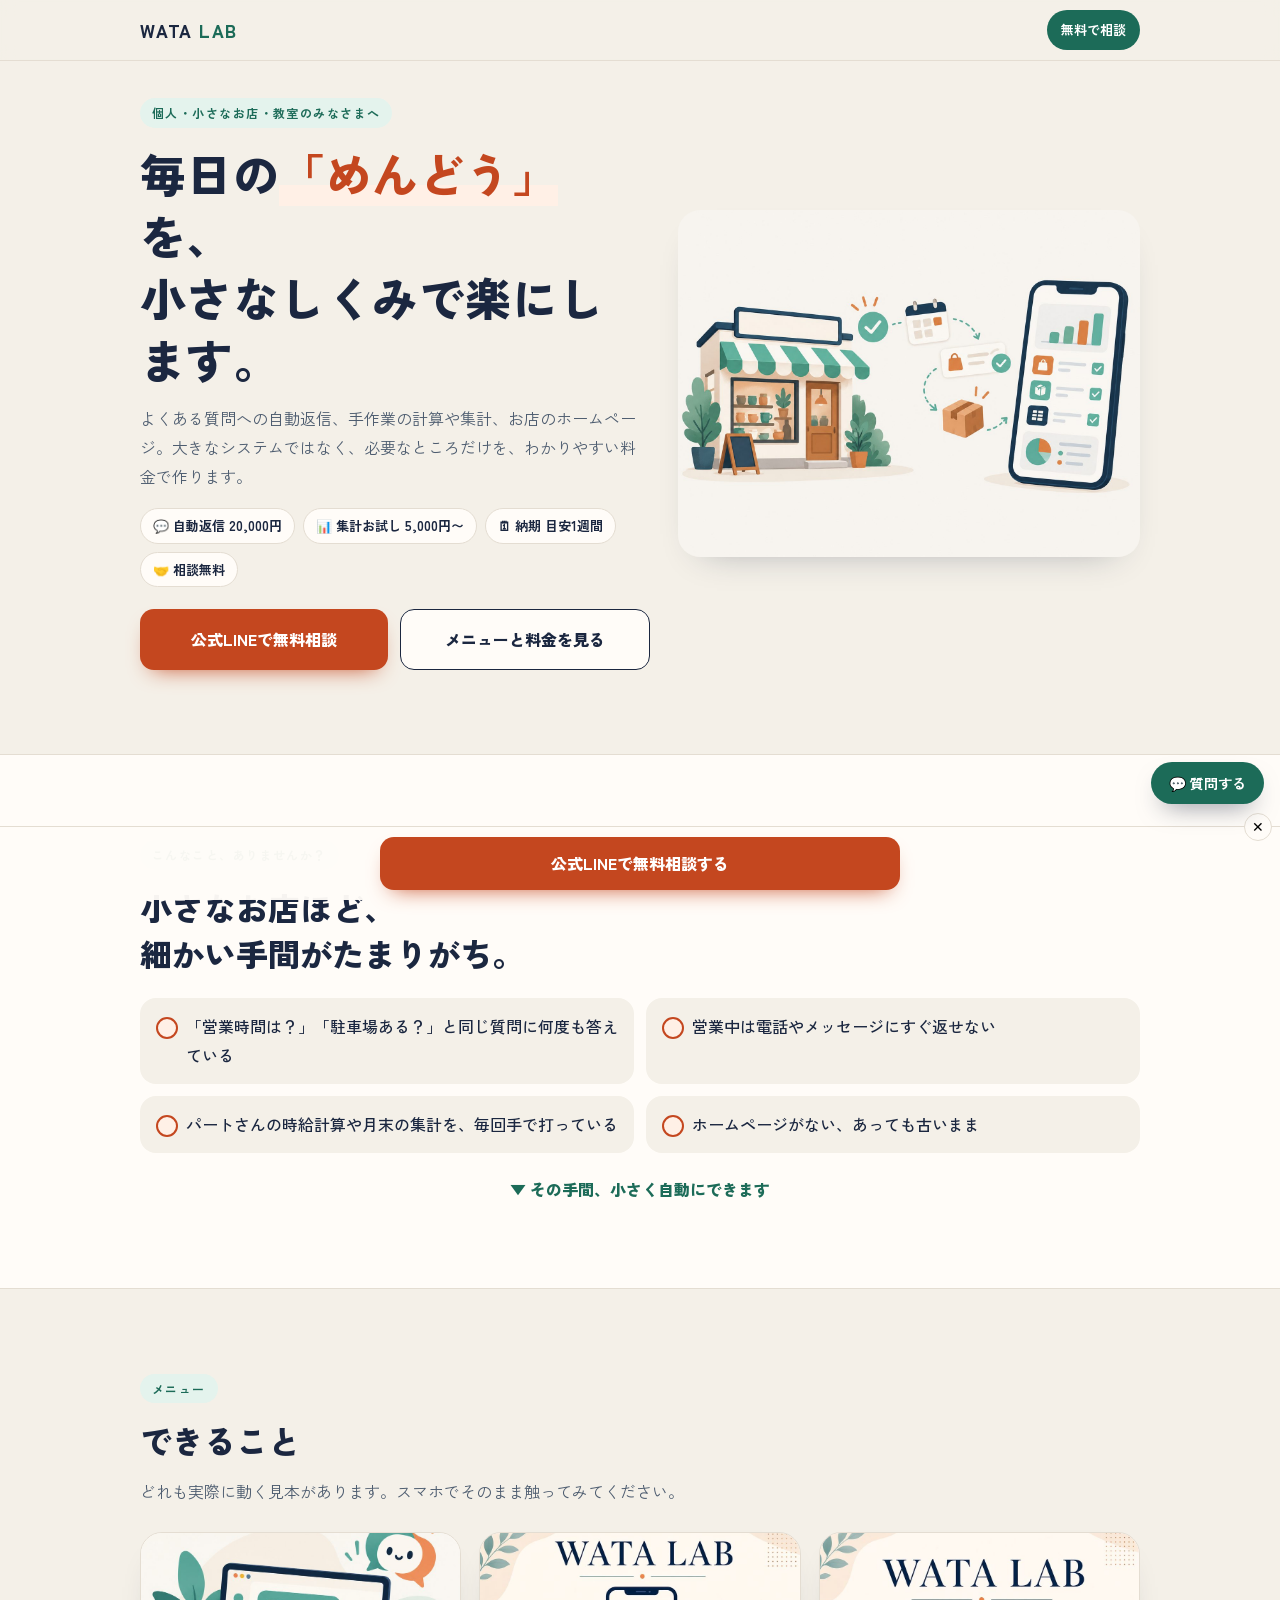
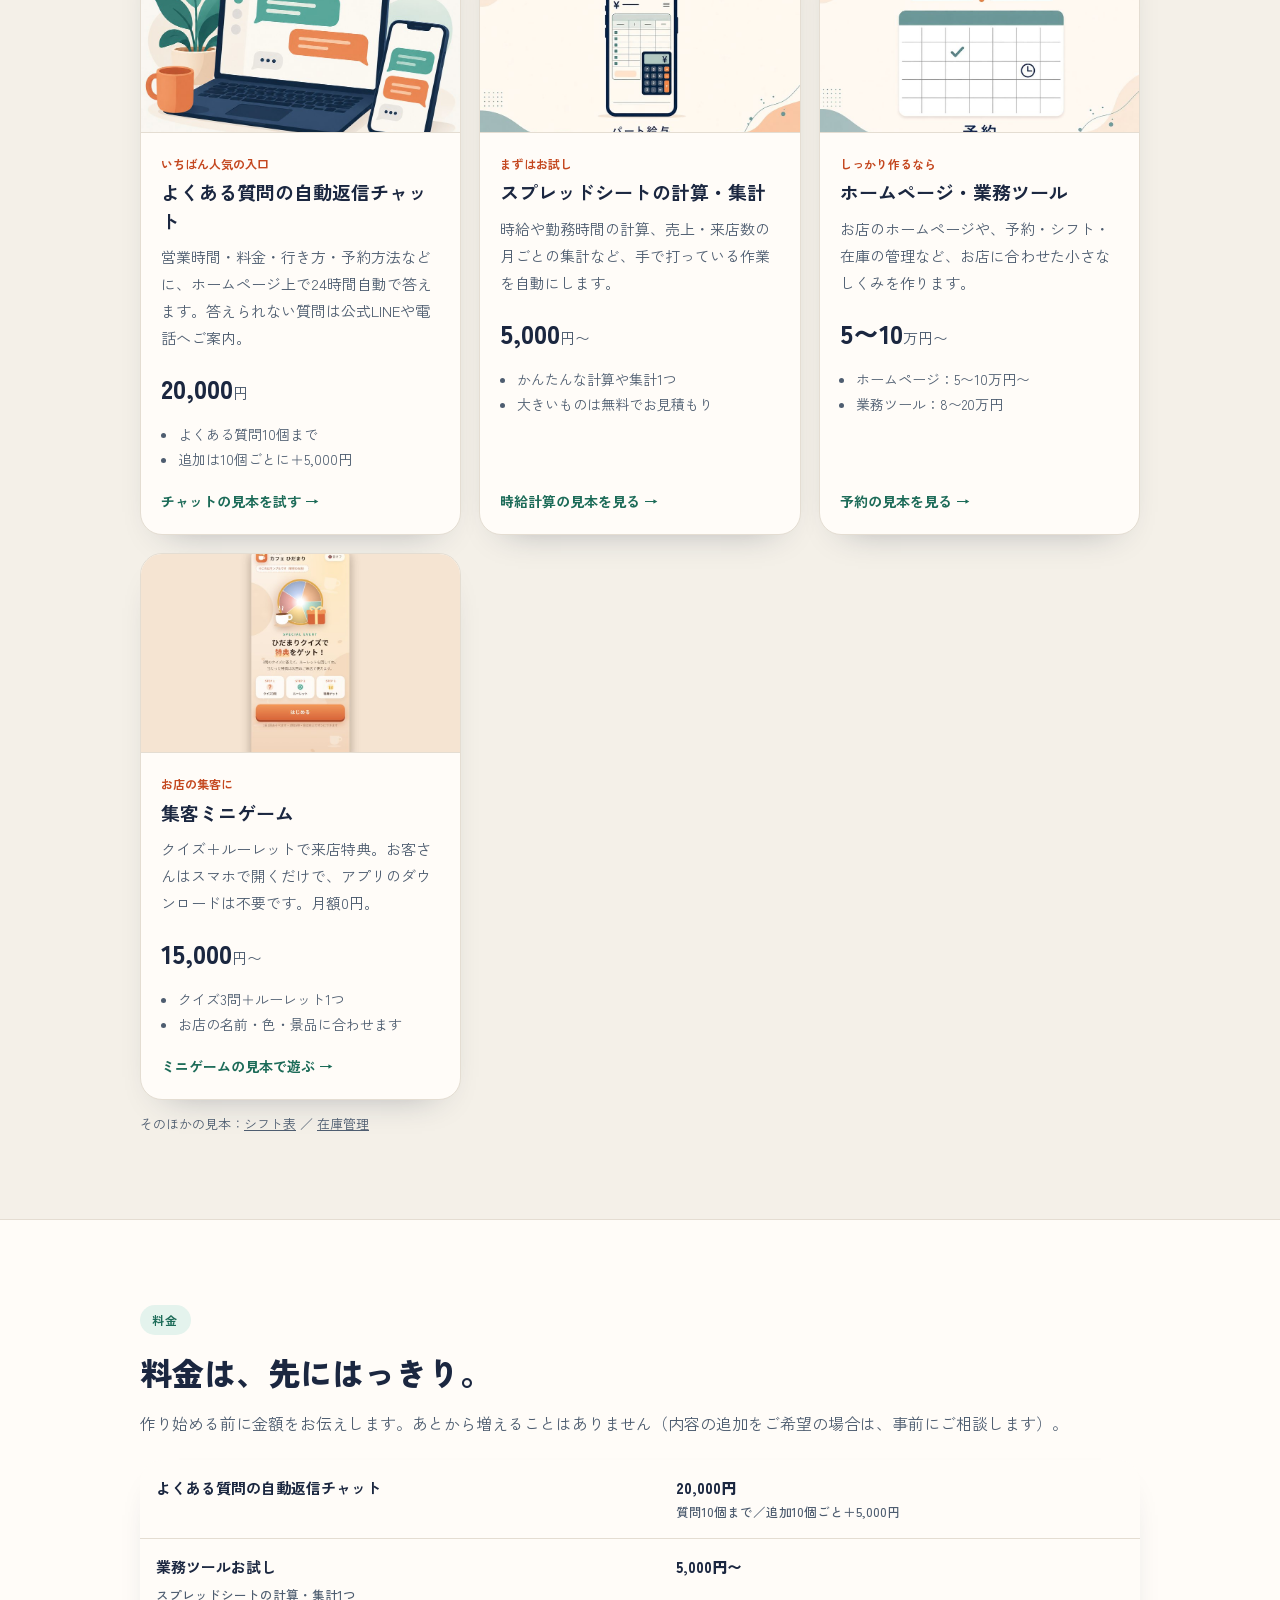
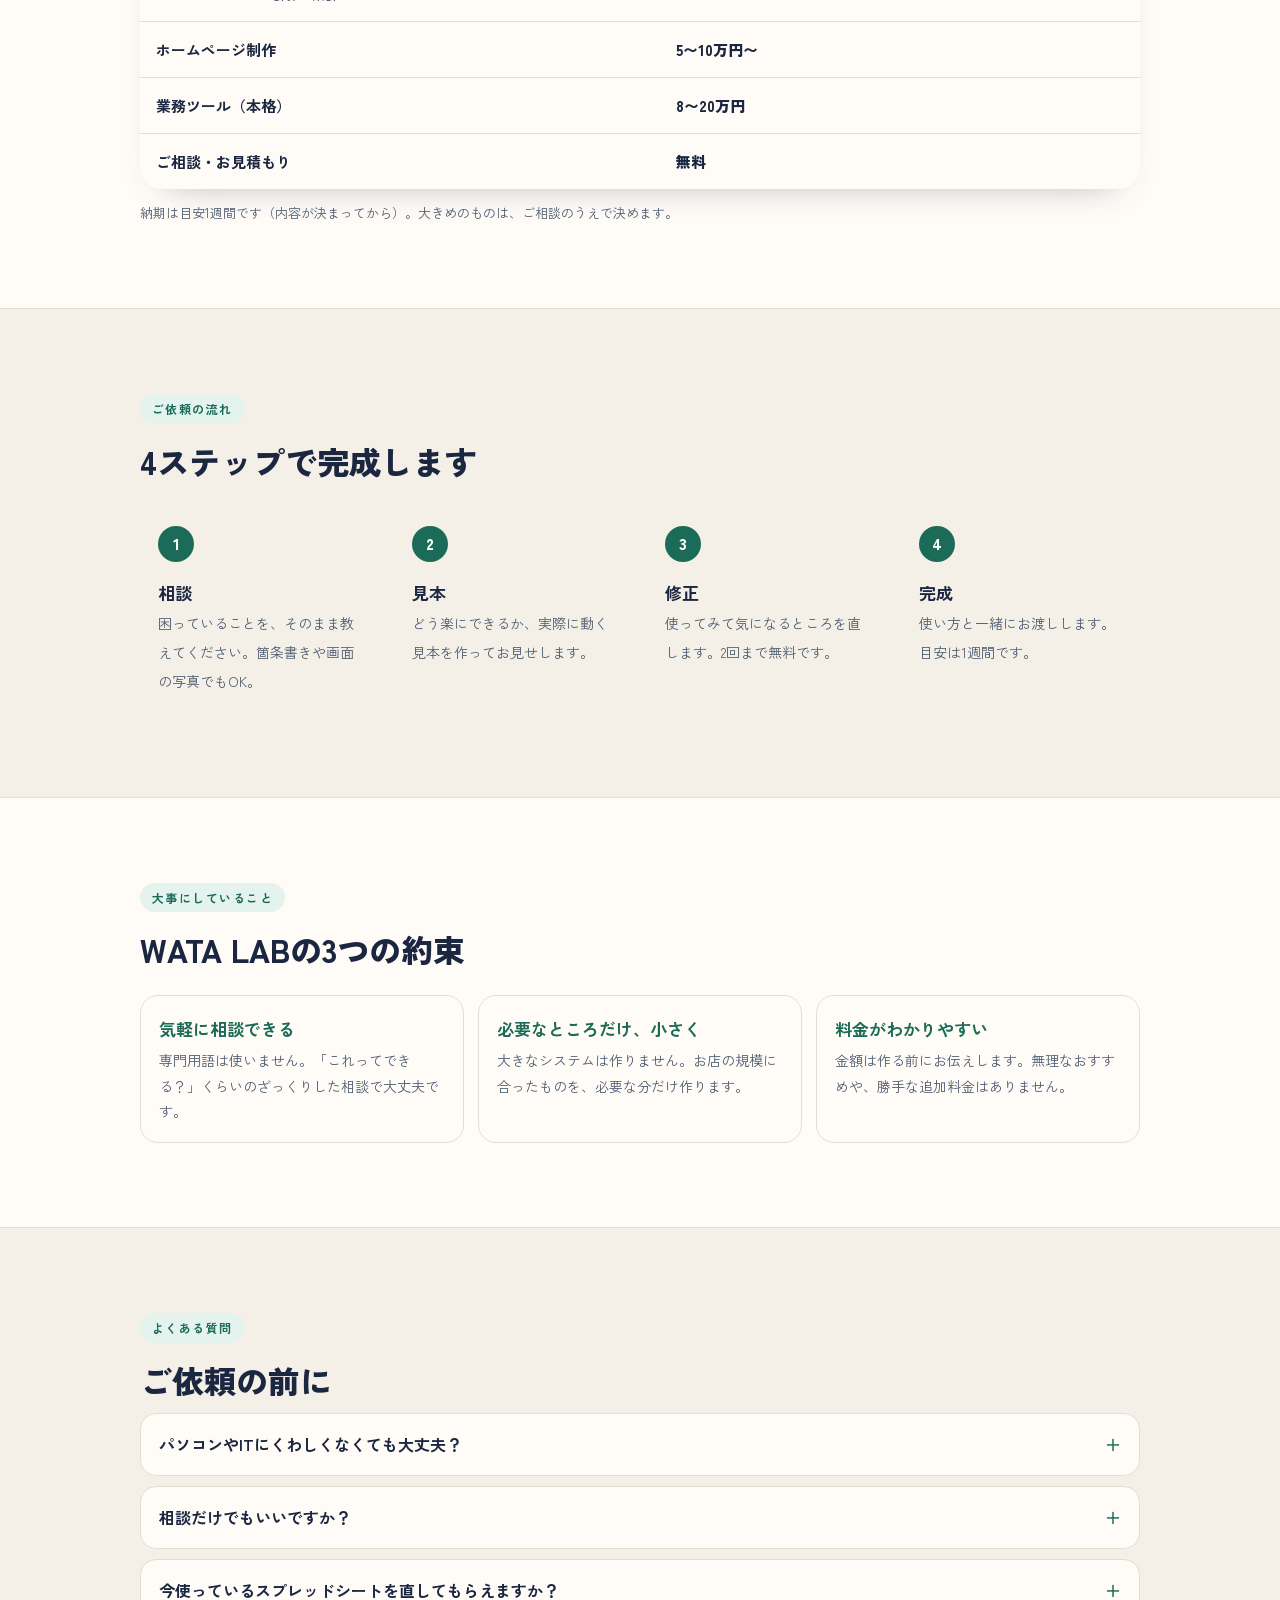
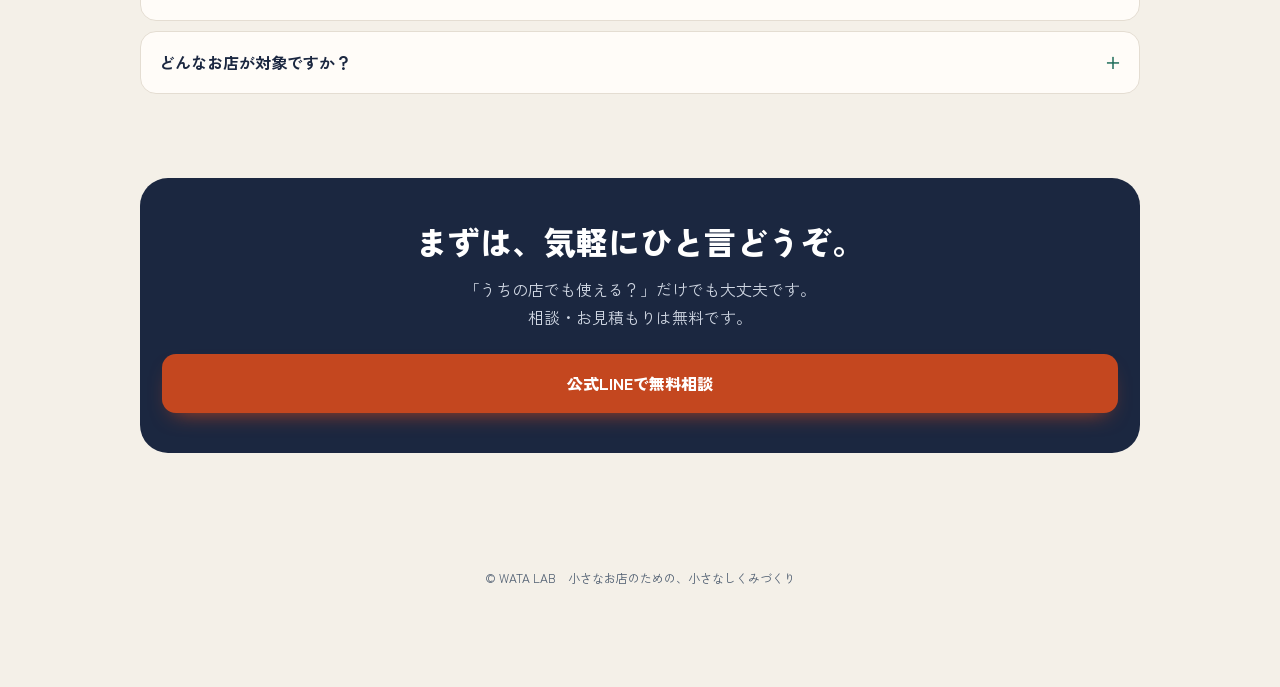
==== commit d6f996fd: "Add campaign mini-game sample (quiz + roulette) with cards on top and biz" ====
--- a/biz/index.html
+++ b/biz/index.html
@@ -164,6 +164,17 @@
     <a class="demo" href="../demo-booking.html">予約の見本を見る</a>
    </div>
   </article>
+ <article class="card">
+   <img src="../assets/thumb-campaign.jpg" alt="集客ミニゲームの見本画面" loading="lazy">
+   <div class="body">
+    <span class="tag">お店の集客に</span>
+    <h3>集客ミニゲーム</h3>
+    <p>クイズ＋ルーレットで来店特典。お客さんはスマホで開くだけで、アプリのダウンロードは不要です。月額0円。</p>
+    <p class="price"><b>15,000</b>円〜</p>
+    <ul><li>クイズ3問＋ルーレット1つ</li><li>お店の名前・色・景品に合わせます</li></ul>
+    <a class="demo" href="../demo-campaign-game.html">ミニゲームの見本で遊ぶ</a>
+   </div>
+  </article>
  </div>
  <p class="note">そのほかの見本：<a href="../demo-shift.html">シフト表</a> ／ <a href="../demo-inventory.html">在庫管理</a></p>
 </div></section>
@@ -234,7 +245,7 @@
 fallback:"すみません、うまくお答えできませんでした。\n<a href='https://lin.ee/n3TOIyU' target='_blank' rel='noopener'>公式LINE</a> で気軽に聞いてください（相談・お見積もりは無料です）。",
 items:[
 {label:"料金は？",keys:["料金","値段","いくら","費用","価格","円"],a:"・よくある質問の自動返信チャット：20,000円（質問10個まで、追加10個ごと＋5,000円）\n・業務ツールお試し（計算・集計1つ）：5,000円〜\n・ホームページ：5〜10万円〜\n・業務ツール：8〜20万円\n・相談・見積：無料"},
-{label:"何が作れる？",keys:["作れ","できる","何","サンプル","見本"],a:"お店のホームページや、予約・シフト・在庫・時給計算などの業務ツールを作ります。<a href=\"#menu\">見本</a>はこのページから触れます。納期は目安1週間です。"},
+{label:"何が作れる？",keys:["作れ","できる","何","サンプル","見本"],a:"お店のホームページや、予約・シフト・在庫・時給計算などの業務ツール、来店特典のミニゲーム（クイズ＋ルーレット）を作ります。<a href=\"#menu\">見本</a>はこのページから触れます。納期は目安1週間です。"},
 {label:"相談は無料？",keys:["無料","相談","見積"],a:"はい、相談と見積は無料です。相談だけで終わっても大丈夫です。"},
 {label:"どう頼むの？",keys:["頼","依頼","流れ","申し込","連絡"],a:"相談→見本→修正（2回まで無料）→完成、の流れです。まずは<a href='https://lin.ee/n3TOIyU' target='_blank' rel='noopener'>公式LINE</a> からどうぞ。"},
 {label:"LINEで相談",href:"https://lin.ee/n3TOIyU",keys:["LINE","ライン"],a:"こちらからどうぞ👉 <a href='https://lin.ee/n3TOIyU' target='_blank' rel='noopener'>公式LINE</a>"}]};
